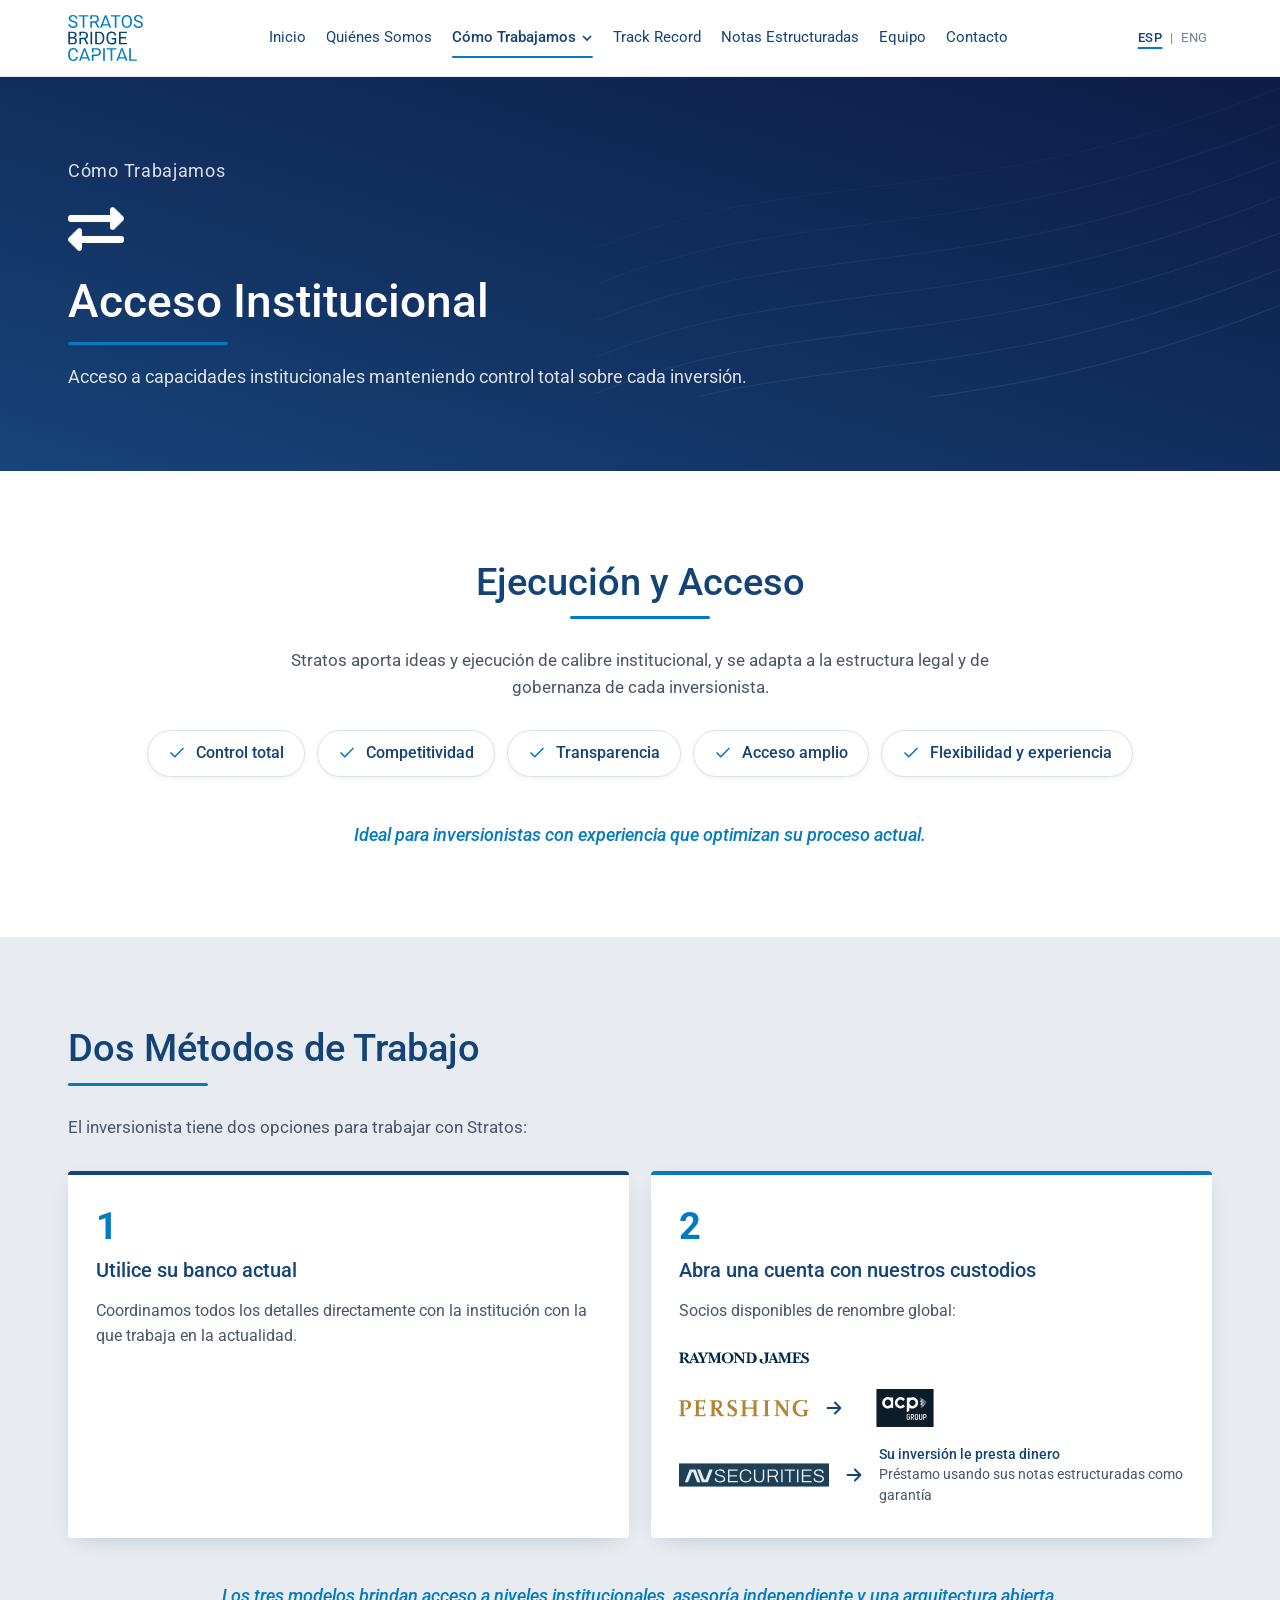
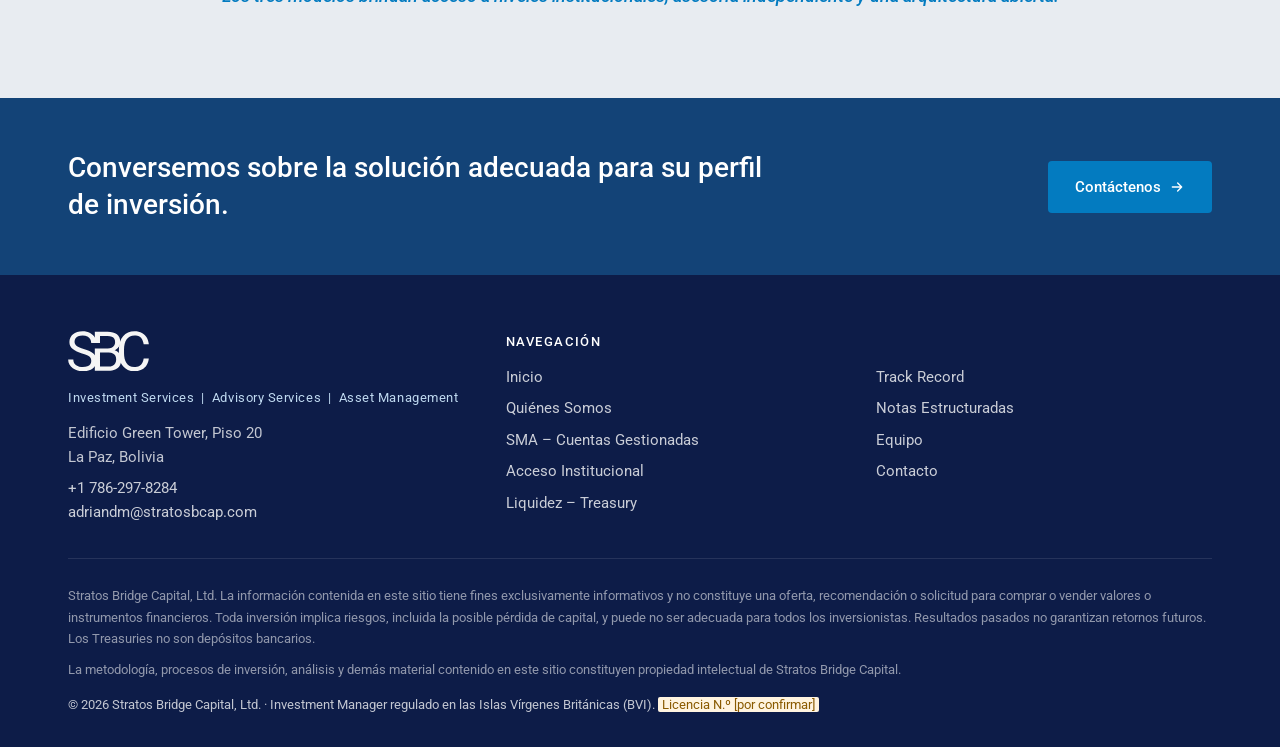
==== acceso-institucional.html @ 6c7af45d "Add files via upload" ====
<!DOCTYPE html>
<html lang="es" data-title-es="Stratos Bridge Capital – Acceso Institucional" data-title-en="Stratos Bridge Capital – Institutional Access">
<head>
<meta charset="UTF-8">
<meta name="viewport" content="width=device-width, initial-scale=1, viewport-fit=cover">
<title>Stratos Bridge Capital – Acceso Institucional</title>
<meta name="description" content="Acceso Institucional de Stratos Bridge Capital: ejecución de calibre institucional con su banco actual o con custodios globales (Raymond James, Pershing vía ACP Group, AV Securities).">
<meta name="theme-color" content="#0D1C48">
<link rel="canonical" href="https://www.stratosbridgecapital.com/acceso-institucional.html">
<meta property="og:type" content="website">
<meta property="og:title" content="Stratos Bridge Capital – Acceso Institucional">
<meta property="og:description" content="Acceso Institucional de Stratos Bridge Capital: ejecución de calibre institucional con su banco actual o con custodios globales (Raymond James, Pershing vía ACP Group, AV Securities).">
<meta property="og:url" content="https://www.stratosbridgecapital.com/acceso-institucional.html">
<link rel="icon" type="image/png" href="assets/img/favicon.png">
<link rel="apple-touch-icon" href="assets/img/apple-touch-icon.png">
<link rel="preconnect" href="https://fonts.googleapis.com">
<link rel="preconnect" href="https://fonts.gstatic.com" crossorigin>
<link href="https://fonts.googleapis.com/css2?family=Roboto:ital,wght@0,300;0,400;0,500;0,700;1,400;1,500&display=swap" rel="stylesheet">
<link rel="stylesheet" href="assets/css/site.css?v=20261110">
</head>
<body>
<a class="skip" href="#main"><span data-es="Saltar al contenido" data-en="Skip to content">Saltar al contenido</span></a>
<header id="hdr">
  <div class="wrap hdr-in">
    <a href="index.html" class="logo" aria-label="Stratos Bridge Capital – Inicio"><img src="assets/img/logos/lc.svg" alt="Stratos Bridge Capital" width="74" height="46" decoding="async"></a>
    <nav class="nav" aria-label="Principal"><a href="index.html"><span data-es="Inicio" data-en="Home">Inicio</span></a><a href="quienes-somos.html"><span data-es="Quiénes Somos" data-en="About Us">Quiénes Somos</span></a><div class="dd"><button type="button" class="dd-btn active" aria-expanded="false" aria-haspopup="true"><span data-es="Cómo Trabajamos" data-en="How We Work">Cómo Trabajamos</span><svg viewBox="0 0 12 12" fill="none" stroke="currentColor" stroke-width="1.6" aria-hidden="true"><path d="M2 4l4 4 4-4"/></svg></button><div class="dd-menu"><a href="sma.html"><span data-es="SMA – Cuentas Gestionadas" data-en="SMAs – Managed Accounts">SMA – Cuentas Gestionadas</span></a><a href="acceso-institucional.html" class="active" aria-current="page"><span data-es="Acceso Institucional" data-en="Institutional Access">Acceso Institucional</span></a><a href="liquidez.html"><span data-es="Liquidez – Treasury" data-en="Liquidity – Treasury">Liquidez – Treasury</span></a></div></div><a href="track-record.html"><span>Track Record</span></a><a href="notas-estructuradas.html"><span data-es="Notas Estructuradas" data-en="Structured Notes">Notas Estructuradas</span></a><a href="equipo.html"><span data-es="Equipo" data-en="Team">Equipo</span></a><a href="contacto.html"><span data-es="Contacto" data-en="Contact">Contacto</span></a></nav>
    <div class="hdr-r">
      <div class="lang" role="group" aria-label="Idioma / Language"><button type="button" data-setlang="es" class="on" aria-pressed="true" title="Español">ESP</button><span aria-hidden="true">|</span><button type="button" data-setlang="en" aria-pressed="false" title="English">ENG</button></div>
      <button type="button" class="burger" id="burger" aria-expanded="false" aria-controls="mob" data-es-al="Abrir menú" data-en-al="Open menu" aria-label="Abrir menú">
        <svg viewBox="0 0 24 24" fill="none" stroke="currentColor" stroke-width="1.6" stroke-linecap="round" aria-hidden="true"><path d="M4 6h16M4 12h16M4 18h16"/></svg>
      </button>
    </div>
  </div>
</header>
<div class="mob-ov" data-mob-close></div>
<aside class="mob" id="mob" aria-hidden="true">
  <div class="mob-top">
    <img src="assets/img/logos/lw.svg" alt="Stratos Bridge Capital" width="55" height="34" decoding="async">
    <button type="button" class="mob-close" data-mob-close data-es-al="Cerrar menú" data-en-al="Close menu" aria-label="Cerrar menú">
      <svg viewBox="0 0 24 24" fill="none" stroke="currentColor" stroke-width="1.8" stroke-linecap="round" aria-hidden="true"><path d="M6 6l12 12M18 6 6 18"/></svg>
    </button>
  </div>
  <nav aria-label="Móvil"><a href="index.html"><span data-es="Inicio" data-en="Home">Inicio</span></a><a href="quienes-somos.html"><span data-es="Quiénes Somos" data-en="About Us">Quiénes Somos</span></a><span class="grp" data-es="Cómo Trabajamos" data-en="How We Work">Cómo Trabajamos</span><a href="sma.html" class="sub"><span data-es="SMA – Cuentas Gestionadas" data-en="SMAs – Managed Accounts">SMA – Cuentas Gestionadas</span></a><a href="acceso-institucional.html" class="sub active"><span data-es="Acceso Institucional" data-en="Institutional Access">Acceso Institucional</span></a><a href="liquidez.html" class="sub"><span data-es="Liquidez – Treasury" data-en="Liquidity – Treasury">Liquidez – Treasury</span></a><a href="track-record.html"><span>Track Record</span></a><a href="notas-estructuradas.html"><span data-es="Notas Estructuradas" data-en="Structured Notes">Notas Estructuradas</span></a><a href="equipo.html"><span data-es="Equipo" data-en="Team">Equipo</span></a><a href="contacto.html"><span data-es="Contacto" data-en="Contact">Contacto</span></a></nav>
  <div class="lang" role="group" aria-label="Idioma / Language"><button type="button" data-setlang="es" class="on" aria-pressed="true" title="Español">ESP</button><span aria-hidden="true">|</span><button type="button" data-setlang="en" aria-pressed="false" title="English">ENG</button></div>
</aside>
<main id="main">
<section class="phead">
  <svg class="hero-deco" viewBox="0 0 1200 300" preserveAspectRatio="xMaxYMid slice" aria-hidden="true"><path d="M560 160 C 760 80, 900 130, 1200 10" fill="none" stroke="#7FB2E0" stroke-opacity="0.10" stroke-width="1"/><path d="M560 194 C 760 114, 900 164, 1200 44" fill="none" stroke="#7FB2E0" stroke-opacity="0.13" stroke-width="1"/><path d="M560 228 C 760 148, 900 198, 1200 78" fill="none" stroke="#7FB2E0" stroke-opacity="0.16" stroke-width="1"/><path d="M560 262 C 760 182, 900 232, 1200 112" fill="none" stroke="#7FB2E0" stroke-opacity="0.19" stroke-width="1"/><path d="M560 296 C 760 216, 900 266, 1200 146" fill="none" stroke="#7FB2E0" stroke-opacity="0.22" stroke-width="1"/><path d="M560 330 C 760 250, 900 300, 1200 180" fill="none" stroke="#7FB2E0" stroke-opacity="0.25" stroke-width="1"/><path d="M560 364 C 760 284, 900 334, 1200 214" fill="none" stroke="#7FB2E0" stroke-opacity="0.28" stroke-width="1"/></svg>
  <div class="wrap fade"><p class="crumbs"><span data-es="Cómo Trabajamos" data-en="How We Work">Cómo Trabajamos</span></p><img src="assets/img/icons/mercado-w.png" alt="" width="56" height="56" class="ico" decoding="async">
    <h1><span data-es="Acceso Institucional" data-en="Institutional Access">Acceso Institucional</span><span class="ul" aria-hidden="true"></span></h1>
    <p data-es="Acceso a capacidades institucionales manteniendo control total sobre cada inversión." data-en="Access to institutional capabilities while keeping full control over every investment.">Acceso a capacidades institucionales manteniendo control total sobre cada inversión.</p>
  </div>
</section>
<section class="sec sec-white"><div class="wrap">
  <h2 class="ttl center"><span data-es="Ejecución y Acceso" data-en="Execution &amp;amp; Access">Ejecución y Acceso</span><span class="ul" aria-hidden="true"></span></h2>
  <p class="lead center-txt" data-es="Stratos aporta ideas y ejecución de calibre institucional, y se adapta a la estructura legal y de gobernanza de cada inversionista." data-en="Stratos brings institutional-grade ideas and execution, and adapts to each investor’s legal and governance structure.">Stratos aporta ideas y ejecución de calibre institucional, y se adapta a la estructura legal y de gobernanza de cada inversionista.</p>
  <div class="chips" style="margin-top:28px"><span class="chip"><svg viewBox="0 0 24 24" fill="none" stroke="currentColor" stroke-width="2.2" stroke-linecap="round" stroke-linejoin="round" aria-hidden="true"><path d="M20 6 9 17l-5-5"/></svg><span data-es="Control total" data-en="Full control">Control total</span></span><span class="chip"><svg viewBox="0 0 24 24" fill="none" stroke="currentColor" stroke-width="2.2" stroke-linecap="round" stroke-linejoin="round" aria-hidden="true"><path d="M20 6 9 17l-5-5"/></svg><span data-es="Competitividad" data-en="Competitive terms">Competitividad</span></span><span class="chip"><svg viewBox="0 0 24 24" fill="none" stroke="currentColor" stroke-width="2.2" stroke-linecap="round" stroke-linejoin="round" aria-hidden="true"><path d="M20 6 9 17l-5-5"/></svg><span data-es="Transparencia" data-en="Transparency">Transparencia</span></span><span class="chip"><svg viewBox="0 0 24 24" fill="none" stroke="currentColor" stroke-width="2.2" stroke-linecap="round" stroke-linejoin="round" aria-hidden="true"><path d="M20 6 9 17l-5-5"/></svg><span data-es="Acceso amplio" data-en="Broad access">Acceso amplio</span></span><span class="chip"><svg viewBox="0 0 24 24" fill="none" stroke="currentColor" stroke-width="2.2" stroke-linecap="round" stroke-linejoin="round" aria-hidden="true"><path d="M20 6 9 17l-5-5"/></svg><span data-es="Flexibilidad y experiencia" data-en="Flexibility and expertise">Flexibilidad y experiencia</span></span></div>
  <p class="closing" data-es="Ideal para inversionistas con experiencia que optimizan su proceso actual." data-en="Ideal for experienced investors optimizing their current process.">Ideal para inversionistas con experiencia que optimizan su proceso actual.</p>
</div></section>
<section class="sec sec-light"><div class="wrap">
  <h2 class="ttl"><span data-es="Dos Métodos de Trabajo" data-en="Two Ways of Working">Dos Métodos de Trabajo</span><span class="ul" aria-hidden="true"></span></h2>
  <p class="lead" data-es="El inversionista tiene dos opciones para trabajar con Stratos:" data-en="Investors have two options to work with Stratos:">El inversionista tiene dos opciones para trabajar con Stratos:</p>
  <div class="grid g2-lg" style="margin-top:30px;align-items:stretch">
    <div class="opt navy"><div class="num">1</div><h3 data-es="Utilice su banco actual" data-en="Use your current bank">Utilice su banco actual</h3>
      <p data-es="Coordinamos todos los detalles directamente con la institución con la que trabaja en la actualidad." data-en="We coordinate all details directly with the institution you currently work with.">Coordinamos todos los detalles directamente con la institución con la que trabaja en la actualidad.</p></div>
    <div class="opt"><div class="num">2</div><h3 data-es="Abra una cuenta con nuestros custodios" data-en="Open an account with our custodians">Abra una cuenta con nuestros custodios</h3>
      <p data-es="Socios disponibles de renombre global:" data-en="Globally renowned partners available:">Socios disponibles de renombre global:</p>
      <div class="cust">
        <div class="cust-row"><img src="assets/img/logos/cu2.svg" alt="Raymond James" width="150" height="24" loading="lazy" decoding="async"></div>
        <div class="cust-row"><img src="assets/img/logos/cu1.svg" alt="Pershing" width="120" height="24" loading="lazy" decoding="async"><svg class="arr" viewBox="0 0 24 24" fill="none" stroke="currentColor" stroke-width="2" stroke-linecap="round" stroke-linejoin="round" aria-hidden="true"><path d="M5 12h14M13 6l6 6-6 6"/></svg><img src="assets/img/logos/cu3.svg" alt="ACP Group" width="60" height="34" class="acp" loading="lazy" decoding="async"></div>
        <div class="cust-row nw"><img src="assets/img/logos/cu4.svg" alt="AV Securities" width="140" height="28" class="av" loading="lazy" decoding="async"><svg class="arr" viewBox="0 0 24 24" fill="none" stroke="currentColor" stroke-width="2" stroke-linecap="round" stroke-linejoin="round" aria-hidden="true"><path d="M5 12h14M13 6l6 6-6 6"/></svg>
          <p class="note"><b data-es="Su inversión le presta dinero" data-en="Your investment lends you money">Su inversión le presta dinero</b><span data-es="Préstamo usando sus notas estructuradas como garantía" data-en="Loans using your structured notes as collateral">Préstamo usando sus notas estructuradas como garantía</span></p></div>
      </div></div>
  </div>
  <p class="closing" data-es="Los tres modelos brindan acceso a niveles institucionales, asesoría independiente y una arquitectura abierta." data-en="All three models provide institutional-level access, independent advice and an open architecture.">Los tres modelos brindan acceso a niveles institucionales, asesoría independiente y una arquitectura abierta.</p>
</div></section>
<section class="cta"><div class="wrap">
  <h2 data-es="Conversemos sobre la solución adecuada para su perfil de inversión." data-en="Let&#x27;s talk about the right solution for your investment profile.">Conversemos sobre la solución adecuada para su perfil de inversión.</h2>
  <a href="contacto.html" class="btn btn-p"><span data-es="Contáctenos" data-en="Contact us">Contáctenos</span><svg viewBox="0 0 24 24" fill="none" stroke="currentColor" stroke-width="2" stroke-linecap="round" stroke-linejoin="round" aria-hidden="true"><path d="M5 12h14M13 6l6 6-6 6"/></svg></a>
</div></section>
</main>
<footer>
  <div class="wrap">
    <div class="ft">
      <div>
        <img src="assets/img/logos/lm.svg" alt="SBC" width="81" height="40" class="logo-f" decoding="async">
        <p class="tag">Investment Services &nbsp;|&nbsp; Advisory Services &nbsp;|&nbsp; Asset Management</p>
        <p style="margin-top:14px"><span data-es="Edificio Green Tower, Piso 20" data-en="Green Tower Building, 20th Floor">Edificio Green Tower, Piso 20</span><br>La Paz, Bolivia</p>
        <p style="margin-top:8px"><a href="tel:+17862978284">+1 786-297-8284</a><br><a href="mailto:adriandm@stratosbcap.com">adriandm@stratosbcap.com</a></p>
      </div>
      <div><h4><span data-es="Navegación" data-en="Navigation">Navegación</span></h4><ul><li><a href="index.html"><span data-es="Inicio" data-en="Home">Inicio</span></a></li><li><a href="quienes-somos.html"><span data-es="Quiénes Somos" data-en="About Us">Quiénes Somos</span></a></li><li><a href="sma.html"><span data-es="SMA – Cuentas Gestionadas" data-en="SMAs – Managed Accounts">SMA – Cuentas Gestionadas</span></a></li><li><a href="acceso-institucional.html"><span data-es="Acceso Institucional" data-en="Institutional Access">Acceso Institucional</span></a></li><li><a href="liquidez.html"><span data-es="Liquidez – Treasury" data-en="Liquidity – Treasury">Liquidez – Treasury</span></a></li></ul></div>
      <div><h4 class="blank" aria-hidden="true">&nbsp;</h4><ul><li><a href="track-record.html"><span>Track Record</span></a></li><li><a href="notas-estructuradas.html"><span data-es="Notas Estructuradas" data-en="Structured Notes">Notas Estructuradas</span></a></li><li><a href="equipo.html"><span data-es="Equipo" data-en="Team">Equipo</span></a></li><li><a href="contacto.html"><span data-es="Contacto" data-en="Contact">Contacto</span></a></li></ul></div>
    </div>
    <div class="disc">
      <p data-es="Stratos Bridge Capital, Ltd. La información contenida en este sitio tiene fines exclusivamente informativos y no constituye una oferta, recomendación o solicitud para comprar o vender valores o instrumentos financieros. Toda inversión implica riesgos, incluida la posible pérdida de capital, y puede no ser adecuada para todos los inversionistas. Resultados pasados no garantizan retornos futuros. Los Treasuries no son depósitos bancarios." data-en="Stratos Bridge Capital, Ltd. The information on this website is provided for informational purposes only and does not constitute an offer, recommendation or solicitation to buy or sell any securities or financial instruments. All investments involve risk, including the possible loss of capital, and may not be suitable for all investors. Past performance does not guarantee future returns. Treasuries are not bank deposits.">Stratos Bridge Capital, Ltd. La información contenida en este sitio tiene fines exclusivamente informativos y no constituye una oferta, recomendación o solicitud para comprar o vender valores o instrumentos financieros. Toda inversión implica riesgos, incluida la posible pérdida de capital, y puede no ser adecuada para todos los inversionistas. Resultados pasados no garantizan retornos futuros. Los Treasuries no son depósitos bancarios.</p>
      <p data-es="La metodología, procesos de inversión, análisis y demás material contenido en este sitio constituyen propiedad intelectual de Stratos Bridge Capital." data-en="The methodology, investment processes, analyses and other material on this website are the intellectual property of Stratos Bridge Capital.">La metodología, procesos de inversión, análisis y demás material contenido en este sitio constituyen propiedad intelectual de Stratos Bridge Capital.</p>
      <p class="legal" data-es="© 2026 Stratos Bridge Capital, Ltd. · Investment Manager regulado en las Islas Vírgenes Británicas (BVI). &lt;em class=&quot;todo&quot;&gt;Licencia N.º [por confirmar]&lt;/em&gt;" data-en="© 2026 Stratos Bridge Capital, Ltd. · Investment Manager regulated in the British Virgin Islands (BVI). &lt;em class=&quot;todo&quot;&gt;License No. [to be confirmed]&lt;/em&gt;">© 2026 Stratos Bridge Capital, Ltd. · Investment Manager regulado en las Islas Vírgenes Británicas (BVI). <em class="todo">Licencia N.º [por confirmar]</em></p>
    </div>
  </div>
</footer>
<script src="assets/js/site.js?v=20261110"></script>
</body>
</html>
---- assets/css/site.css ----
/* =====================================================================
   Stratos Bridge Capital — hoja de estilos del sitio (rediseño nov-2026)
   Paleta basada en la presentación institucional:
     --navy   #134377  azul corporativo (títulos, textos principales)
     --accent #037BC0  azul acento (subrayados, cifras, enlaces)
     --dark   #0D1C48  azul oscuro (footer, degradados)
     --light  #E8ECF1  fondo gris-azulado de secciones
   Sin Tailwind ni dependencias externas (solo Google Fonts: Roboto).
   ===================================================================== */

:root{
  --navy:#134377; --accent:#037BC0; --dark:#0D1C48; --mid:#174479;
  --light:#E8ECF1; --light2:#F5F7FB; --ink:#1F2A3C; --gray:#4A5568; --gray2:#718096;
  --line:#D8E2E8; --pos:#1B8057; --neg:#C0392B; --white:#fff;
  --grad:linear-gradient(to top right,#174479 0%,#123060 45%,#0D1C48 100%);
  --wrap:1240px; --gut:20px; --hdr:76px;
  --shadow:0 6px 22px -10px rgba(13,28,72,.28);
}

*,*::before,*::after{box-sizing:border-box;margin:0;padding:0}
html{-webkit-text-size-adjust:100%;scroll-behavior:smooth;scroll-padding-top:calc(var(--hdr) + 12px)}
body{font-family:'Roboto',system-ui,-apple-system,'Segoe UI',Arial,sans-serif;color:var(--ink);background:#fff;
  line-height:1.6;font-size:16px;-webkit-font-smoothing:antialiased;overflow-x:hidden}
img,svg{max-width:100%;display:block}
a{color:var(--accent);text-decoration:none}
a:hover{text-decoration:underline}
strong{font-weight:500;color:var(--navy)}
button{font:inherit;cursor:pointer;background:none;border:0;color:inherit;touch-action:manipulation;-webkit-tap-highlight-color:transparent}
:focus-visible{outline:2px solid var(--accent);outline-offset:3px}
.sr-only{position:absolute;width:1px;height:1px;overflow:hidden;clip:rect(0 0 0 0);white-space:nowrap}
.skip{position:absolute;left:-999px;top:8px;background:var(--navy);color:#fff;padding:8px 14px;z-index:200;border-radius:4px}
.skip:focus{left:8px}

.wrap{max-width:var(--wrap);margin:0 auto;padding:0 var(--gut)}
@media(min-width:768px){:root{--gut:32px}}
@media(min-width:1200px){:root{--gut:48px}}

/* ---------- Secciones (alternancia de fondos) ---------- */
.sec{padding:64px 0}
@media(min-width:1024px){.sec{padding:88px 0}}
.sec-white{background:#fff}
.sec-light{background:var(--light)}
.sec-dark{background:var(--grad);color:#fff}
.sec-dark strong{color:#fff}

/* ---------- Títulos con subrayado azul (div absoluto, no pseudo-elemento) ---------- */
.ttl{position:relative;display:inline-block;padding-bottom:14px;margin-bottom:28px;
  font-size:clamp(1.65rem,1.2rem + 1.6vw,2.4rem);font-weight:500;color:var(--navy);line-height:1.2}
.ttl .ul{position:absolute;left:0;bottom:0;width:min(46%,140px);height:3px;border-radius:2px;background:var(--accent)}
.ttl.center{display:block;text-align:center}
.ttl.center .ul{left:50%;transform:translateX(-50%)}
.sec-dark .ttl{color:#fff}
@media(min-width:1024px){.ttl.nowrap{white-space:nowrap}}
.kicker{display:block;font-size:.8rem;letter-spacing:.14em;text-transform:uppercase;color:var(--accent);font-weight:500;margin-bottom:10px}
.sec-dark .kicker{color:#7FB2E0}
.lead{font-size:1.08rem;color:var(--gray);max-width:780px}
.sec-dark .lead{color:rgba(255,255,255,.82)}
.center-txt{text-align:center;margin-left:auto;margin-right:auto}
.closing{font-style:italic;font-weight:500;color:var(--accent);text-align:center;font-size:1.12rem;max-width:860px;margin:44px auto 0}
.sec-dark .closing{color:#BFD9F0}

/* ---------- Header ---------- */
#hdr{position:sticky;top:0;z-index:50;background:rgba(255,255,255,.97);border-bottom:1px solid rgba(19,67,119,.1);
  -webkit-backdrop-filter:saturate(1.2) blur(6px);backdrop-filter:saturate(1.2) blur(6px)}
.hdr-in{display:flex;align-items:center;justify-content:space-between;height:var(--hdr);gap:20px}
.logo img{height:46px;width:auto}
.nav{display:none;align-items:center;gap:26px}
.nav a,.dd-btn{font-size:15px;font-weight:400;color:var(--navy);white-space:nowrap;padding:8px 0;position:relative;display:inline-flex;align-items:center;gap:5px}
.nav a:hover,.dd-btn:hover{text-decoration:none;color:var(--accent)}
.nav .active{font-weight:500}
.nav .active::after{content:"";position:absolute;left:0;right:0;bottom:0;height:2px;background:var(--accent);border-radius:2px}
.dd{position:relative}
.dd-btn svg{width:12px;height:12px;transition:transform .2s}
.dd.open .dd-btn svg{transform:rotate(180deg)}
.dd-menu{display:none;position:absolute;top:100%;left:-16px;min-width:250px;background:#fff;border:1px solid var(--line);
  border-top:3px solid var(--accent);box-shadow:var(--shadow);padding:8px 0;border-radius:0 0 6px 6px}
.dd-menu a{display:block;padding:10px 18px;font-size:14.5px}
.dd-menu a::after{display:none}
.dd-menu a.active{color:var(--accent)}
.dd-menu a:hover{background:var(--light2)}
.dd.open .dd-menu{display:block}
@media(hover:hover) and (pointer:fine){.dd:hover .dd-menu{display:block}}
.hdr-r{display:flex;align-items:center;gap:14px}
.lang{display:flex;align-items:center;gap:4px;font-size:13px;color:var(--gray2)}
.lang button{padding:6px 4px;font-weight:400;color:var(--gray2);letter-spacing:.04em}
.lang button.on{color:var(--navy);font-weight:500;text-decoration:underline;text-decoration-color:var(--accent);text-underline-offset:5px;text-decoration-thickness:2px}
.burger{width:42px;height:42px;display:flex;align-items:center;justify-content:center;color:var(--navy)}
.burger svg{width:26px;height:26px}
@media(min-width:1200px){.nav{display:flex}.burger{display:none}}
@media(min-width:1200px) and (max-width:1320px){.nav{gap:20px}.nav a,.dd-btn{font-size:14.5px}}

/* ---------- Menú móvil (off-canvas) ---------- */
.mob-ov{position:fixed;inset:0;background:rgba(13,28,72,.55);z-index:90;opacity:0;visibility:hidden;transition:opacity .25s,visibility .25s}
.mob{position:fixed;top:0;right:0;bottom:0;width:300px;max-width:86vw;background:var(--dark);color:#fff;z-index:100;
  transform:translateX(105%);transition:transform .3s ease;visibility:hidden;overflow-y:auto;-webkit-overflow-scrolling:touch;
  padding:20px 26px 40px}
body.mob-open .mob{transform:none;visibility:visible}
body.mob-open .mob-ov{opacity:1;visibility:visible}
body.mob-open{overflow:hidden}
.mob-top{display:flex;justify-content:space-between;align-items:center;margin-bottom:22px}
.mob-top img{height:34px;width:auto}
.mob-close{width:42px;height:42px;display:flex;align-items:center;justify-content:center;color:#fff}
.mob-close svg{width:24px;height:24px}
.mob nav a{display:block;color:#fff;padding:12px 0;font-size:16.5px;border-bottom:1px solid rgba(255,255,255,.08)}
.mob nav a.active{color:#7FB2E0;font-weight:500}
.mob nav .sub{padding-left:16px;font-size:15px;color:rgba(255,255,255,.82)}
.mob nav .grp{display:block;padding:12px 0 4px;font-size:12px;letter-spacing:.12em;text-transform:uppercase;color:#7FB2E0}
.mob .lang{margin-top:24px;color:rgba(255,255,255,.6)}
.mob .lang button{color:rgba(255,255,255,.7);font-size:15px}
.mob .lang button.on{color:#fff}

/* ---------- Hero (inicio) ---------- */
.hero{background:var(--grad);color:#fff;position:relative;overflow:hidden}
.hero-deco{position:absolute;inset:0;pointer-events:none;opacity:.5}
.hero-in{position:relative;display:grid;gap:40px;padding-top:64px;padding-bottom:72px}
@media(min-width:1024px){.hero-in{grid-template-columns:1.45fr 1fr;align-items:center;padding-top:110px;padding-bottom:120px;gap:64px}}
.tagline{font-size:.82rem;letter-spacing:.08em;color:#BFD9F0;margin-bottom:22px;display:flex;flex-wrap:wrap;gap:6px 10px}
.tagline i{font-style:normal;color:rgba(255,255,255,.35)}
.hero h1{font-size:clamp(1.85rem,1.2rem + 2.6vw,3.1rem);font-weight:400;line-height:1.18;margin-bottom:22px}
.hero h1 b{font-weight:500;color:#7FC4EC}
.hero p.sub{font-size:1.1rem;color:rgba(255,255,255,.85);max-width:640px;margin-bottom:34px}
.btns{display:flex;flex-wrap:wrap;gap:14px}
.btn{display:inline-flex;align-items:center;gap:8px;padding:13px 26px;border-radius:4px;font-weight:500;font-size:15px;
  transition:background .2s,color .2s,border-color .2s;text-decoration:none!important;border:1.5px solid transparent}
.btn-p{background:var(--accent);color:#fff}
.btn-p:hover{background:#0569A6}
.btn-o{border-color:rgba(255,255,255,.55);color:#fff}
.btn-o:hover{background:rgba(255,255,255,.1)}
.btn-n{background:var(--navy);color:#fff}
.btn-n:hover{background:var(--dark)}
.btn svg{width:16px;height:16px}

.aum{background:rgba(13,28,72,.55);border:1px solid rgba(255,255,255,.14);border-radius:10px;padding:30px 30px 26px;box-shadow:0 18px 40px -20px rgba(0,0,0,.5)}
.aum .big{font-size:clamp(2.4rem,1.8rem + 2vw,3.3rem);font-weight:700;line-height:1;letter-spacing:-.01em}
.aum .cap{color:rgba(255,255,255,.8);margin-top:8px;font-size:.98rem}
.aum hr{border:0;border-top:1px solid rgba(255,255,255,.18);margin:20px 0 16px}
.aum .reg{font-size:.95rem;color:#fff}
.aum-light{background:var(--navy);color:#fff;border:0}

/* ---------- Encabezado de páginas internas ---------- */
.phead{background:var(--grad);color:#fff;position:relative;overflow:hidden}
.phead .wrap{position:relative;padding-top:58px;padding-bottom:58px}
@media(min-width:1024px){.phead .wrap{padding-top:80px;padding-bottom:80px}}
.phead .ico{width:56px;height:56px;margin-bottom:18px}
.phead h1{font-size:clamp(1.9rem,1.3rem + 2vw,2.9rem);font-weight:500;line-height:1.15;position:relative;display:inline-block;padding-bottom:16px;margin-bottom:18px}
.phead h1 .ul{position:absolute;left:0;bottom:0;width:min(50%,160px);height:3px;background:var(--accent);border-radius:2px}
.phead p{font-size:1.1rem;color:rgba(255,255,255,.85);max-width:760px}
.crumbs{font-size:.82rem;color:rgba(255,255,255,.6);margin-bottom:16px;letter-spacing:.04em}
.crumbs a{color:rgba(255,255,255,.75)}

/* ---------- Grids y tarjetas ---------- */
.grid{display:grid;gap:22px}
@media(min-width:640px){.g2,.g4{grid-template-columns:repeat(2,1fr)}}
@media(min-width:900px){.g3{grid-template-columns:repeat(3,1fr)}}
@media(min-width:1024px){.g4{grid-template-columns:repeat(4,1fr)}}
@media(min-width:900px){.g2-lg{grid-template-columns:repeat(2,1fr)}}
.card{background:#fff;border-top:4px solid var(--accent);border-radius:4px;box-shadow:var(--shadow);padding:28px 24px;display:flex;flex-direction:column}
.card.navy{border-top-color:var(--navy)}
.sec-white .card{border:1px solid var(--line);border-top:4px solid var(--accent)}
.sec-white .card.navy{border-top-color:var(--navy)}
.card .ico{width:44px;height:44px;margin:0 0 16px}
.card.cen{text-align:center;align-items:center}
.card h3{font-size:1.14rem;font-weight:500;color:var(--navy);line-height:1.3;margin-bottom:6px}
.card .h3sub{color:var(--accent);font-size:.95rem;margin-bottom:14px}
.card p{color:var(--gray);font-size:.97rem}
.card .more{margin-top:auto;padding-top:20px;font-weight:500;font-size:.95rem;display:inline-flex;gap:6px;align-items:center}
.card .ideal{margin-top:auto;padding-top:16px;border-top:1px solid var(--line);font-size:.92rem;color:var(--navy);font-style:italic}
.card ul+.ideal{margin-top:auto}
.list{list-style:none;display:grid;gap:9px;margin:4px 0 18px;color:var(--gray);font-size:.97rem;text-align:left}
.list li{position:relative;padding-left:20px}
.list li::before{content:"";position:absolute;left:2px;top:.62em;width:7px;height:7px;border-radius:50%;background:var(--accent)}
.sec-dark .list{color:rgba(255,255,255,.85)}

/* Pilares */
.pillars{display:grid;gap:18px}
@media(min-width:768px){.pillars{grid-template-columns:repeat(3,1fr)}}
.pillar{border-top:4px solid var(--accent);padding:22px 4px 0}
.pillar h3{font-size:1.15rem;font-weight:500;color:var(--navy);margin-bottom:8px}
.pillar p{color:var(--gray);font-size:.97rem}

/* Estadísticas "Invertimos junto a nuestros clientes" */
.stats{display:grid;gap:18px}
@media(min-width:640px){.stats{grid-template-columns:repeat(2,1fr)}}
@media(min-width:1024px){.stats{grid-template-columns:repeat(4,1fr)}}
.stat{background:rgba(255,255,255,.06);border:1px solid rgba(255,255,255,.12);border-left:4px solid var(--accent);border-radius:4px;padding:24px 22px}
.stat .n{font-size:1.85rem;font-weight:700;color:#fff;line-height:1.1;margin-bottom:10px}
.stat p{color:rgba(255,255,255,.82);font-size:.96rem}
.sec-light .stat,.sec-white .stat{background:#fff;border-color:var(--line);border-left-color:var(--accent);box-shadow:var(--shadow)}
.sec-light .stat .n,.sec-white .stat .n{color:var(--navy)}
.sec-light .stat p,.sec-white .stat p{color:var(--gray)}

/* Split texto + bloque */
.split{display:grid;gap:36px;align-items:center}
@media(min-width:1024px){.split{grid-template-columns:1.3fr 1fr;gap:64px}}
.statement{font-size:clamp(1.3rem,1.05rem + .9vw,1.7rem);font-weight:500;color:var(--navy);line-height:1.38}
.statement b{color:var(--accent);font-weight:500}

/* ---------- Tablas de parámetros ---------- */
.ptable{width:100%;border-collapse:collapse;background:#fff;box-shadow:var(--shadow);font-size:.97rem}
.ptable th,.ptable td{padding:14px 18px;text-align:left;vertical-align:top;border-bottom:1px solid var(--line)}
.ptable thead th{background:var(--navy);color:#fff;font-weight:500;font-size:.9rem;letter-spacing:.02em}
.ptable tbody th{color:var(--navy);font-weight:500;width:32%}
.ptable td{color:var(--gray)}
.ptable.cols3 tbody th{width:22%}
@media(max-width:700px){
  .ptable.stack thead{display:none}
  .ptable.stack,.ptable.stack tbody,.ptable.stack tr,.ptable.stack th,.ptable.stack td{display:block;width:100%}
  .ptable.stack tr{border-bottom:1px solid var(--line);padding:10px 0}
  .ptable.stack th,.ptable.stack td{border:0;padding:4px 16px}
  .ptable.stack td[data-lbl]::before{content:attr(data-lbl);display:block;font-size:.78rem;text-transform:uppercase;letter-spacing:.08em;color:var(--accent);margin-top:6px}
}
.fn{font-size:.8rem;color:var(--gray2);line-height:1.55;margin-top:16px;font-style:italic}
.sec-dark .fn{color:rgba(255,255,255,.6)}

/* ---------- Procesos (Nuestro proceso) ---------- */
.steps{display:grid;gap:20px;counter-reset:st}
@media(min-width:640px){.steps{grid-template-columns:repeat(2,1fr)}}
@media(min-width:1024px){.steps{grid-template-columns:repeat(4,1fr)}}
.step{background:#fff;border-radius:4px;box-shadow:var(--shadow);padding:26px 22px;border-top:4px solid var(--navy)}
.step .num{font-size:2rem;font-weight:700;color:var(--accent);line-height:1;margin-bottom:12px}
.step h3{font-size:1.06rem;font-weight:500;color:var(--navy);margin-bottom:8px;line-height:1.3}
.step p{color:var(--gray);font-size:.95rem}

/* ---------- Beneficios (chips) ---------- */
.chips{display:flex;flex-wrap:wrap;gap:12px;justify-content:center;margin:8px 0 0}
.chip{display:inline-flex;align-items:center;gap:10px;background:#fff;border:1px solid var(--line);border-radius:40px;padding:10px 20px;color:var(--navy);font-weight:500;font-size:.97rem;box-shadow:0 2px 10px -6px rgba(13,28,72,.3)}
.chip svg{width:18px;height:18px;color:var(--accent)}

/* ---------- Opciones numeradas / custodios ---------- */
.opt{background:#fff;border-radius:4px;box-shadow:var(--shadow);padding:32px 28px;border-top:4px solid var(--accent)}
.opt.navy{border-top-color:var(--navy)}
.opt .num{font-size:2.4rem;font-weight:700;color:var(--accent);line-height:1}
.opt h3{font-size:1.25rem;font-weight:500;color:var(--navy);margin:8px 0 12px}
.opt p{color:var(--gray)}
.cust{display:flex;flex-direction:column;gap:18px;margin-top:22px}
.cust-row{display:flex;align-items:center;gap:14px;flex-wrap:wrap}
.cust img{height:24px;width:auto}
.cust img.acp{height:34px}
.cust img.av{height:28px}
.cust .arr{width:22px;height:22px;color:var(--navy);flex-shrink:0}
.cust .note{font-size:.9rem;color:var(--gray);line-height:1.4}
.cust .note b{display:block;color:var(--navy);font-weight:500}

/* ---------- Tasas Treasury ---------- */
.rates{display:grid;gap:16px;margin-top:28px}
@media(min-width:768px){.rates{grid-template-columns:repeat(3,1fr)}}
.rate{background:var(--light);border-radius:6px;padding:24px 18px;text-align:center}
.rate .v{font-size:1.9rem;font-weight:700;color:var(--accent);line-height:1.1}
.rate.bank .v{color:var(--gray)}
.rate p{color:var(--gray);font-size:.92rem;margin-top:6px}
.example{margin-top:20px;text-align:center;font-weight:500;color:var(--navy);font-size:1.02rem}

/* ---------- Track record ---------- */
.tr{background:#fff;box-shadow:var(--shadow);border-top:4px solid var(--accent);border-radius:4px;overflow:hidden}
.tr-row{display:grid;grid-template-columns:1.25fr 1fr 1fr;gap:10px;padding:20px 22px;border-bottom:1px solid var(--line);align-items:center}
.tr-row:last-child{border-bottom:0}
.tr-head{background:var(--light2);font-weight:500;color:var(--accent);font-size:.95rem;padding-top:14px;padding-bottom:14px}
.tr-head div{text-align:center}
.tr-head div:first-child{text-align:left;color:var(--navy)}
.tr .name{font-weight:500;color:var(--navy);font-size:1.06rem;line-height:1.3}
.tr .name small{display:block;font-weight:400;color:var(--gray2);font-size:.84rem;margin-top:3px}
.tr .val{text-align:center}
.tr .val b{display:block;font-size:1.7rem;font-weight:700;color:var(--navy);line-height:1.15}
.tr .val span{font-size:.84rem;color:var(--gray2)}
.tr .pos{color:var(--pos);font-weight:500}
.tr .neg{color:var(--neg);font-weight:500}
.tr .val .pending{font-size:1.05rem;color:var(--gray2);font-weight:500;font-style:italic}
@media(max-width:560px){
  .tr-row{grid-template-columns:1fr 1fr;padding:16px}
  .tr .name{grid-column:1/-1}
  .tr-head div:first-child{display:none}
  .tr .val b{font-size:1.4rem}
}

/* ---------- Notas estructuradas ---------- */
.eq{display:grid;gap:14px;align-items:stretch;margin-top:34px}
@media(min-width:768px){.eq{grid-template-columns:1fr auto 1fr auto 1fr;align-items:center}}
.eq .op{font-size:2.2rem;color:var(--accent);font-weight:500;text-align:center;line-height:1}
.eq .card{align-items:center;text-align:center}
.eq .card .ico{margin:0 auto 12px}
.vs{display:grid;gap:22px}
@media(min-width:900px){.vs{grid-template-columns:1fr 1fr}}
.vs .card h3{font-size:1.2rem}
.vs dl{display:grid;gap:14px}
.vs dt{font-weight:500;color:var(--accent)}
.vs dd{color:var(--gray);font-size:.96rem}
.terms{display:grid;grid-template-columns:repeat(2,1fr);gap:1px;background:var(--line);border:1px solid var(--line);margin-bottom:26px}
@media(min-width:768px){.terms{grid-template-columns:repeat(4,1fr)}}
.terms div{background:#fff;padding:16px 18px}
.terms small{display:block;font-size:.74rem;letter-spacing:.1em;text-transform:uppercase;color:var(--gray2);margin-bottom:4px}
.terms b{font-size:1.3rem;color:var(--navy);font-weight:700}
.terms b.pos{color:var(--pos)}
.chart-wrap{display:grid;gap:28px}
@media(min-width:1024px){.chart-wrap{grid-template-columns:1.25fr 1fr;align-items:start}}
.chart{background:#fff;box-shadow:var(--shadow);border-radius:4px;padding:16px 12px 10px}
.chart svg{width:100%;height:auto}
.chart .legend{display:flex;flex-wrap:wrap;gap:6px 18px;font-size:.8rem;color:var(--gray);padding:4px 8px 6px}
.chart .legend i{display:inline-block;width:18px;height:0;border-top:3px solid;vertical-align:middle;margin-right:6px}
.chart .legend i.d{border-top-style:dashed;border-top-width:2px}
.h4{font-size:.9rem;letter-spacing:.1em;text-transform:uppercase;color:var(--navy);font-weight:500;margin-bottom:12px}
.scn{width:100%;border-collapse:collapse;font-size:.9rem;background:#fff;box-shadow:var(--shadow)}
.scn th{background:var(--navy);color:#fff;font-weight:500;padding:10px 12px;text-align:right;font-size:.84rem}
.scn th:first-child,.scn td:first-child{text-align:left}
.scn td{padding:9px 12px;border-bottom:1px solid var(--line);text-align:right;color:var(--gray);font-variant-numeric:tabular-nums}
.scn tr.bar td{background:#EAF3FB;font-weight:500;color:var(--navy)}
.scn td small{display:block;font-size:.76rem;color:var(--accent);font-weight:500}
.ports{display:grid;gap:20px}
@media(min-width:900px){.ports{grid-template-columns:repeat(3,1fr)}}
.port{background:#fff;box-shadow:var(--shadow);border-top:4px solid var(--navy);border-radius:4px;padding:22px}
.port.b{border-top-color:var(--accent)}
.port .lab{font-size:.76rem;letter-spacing:.1em;text-transform:uppercase;color:var(--gray2)}
.port .mix{font-size:1.3rem;font-weight:700;color:var(--navy);margin:4px 0 12px}
.port .bar{display:flex;height:28px;border-radius:3px;overflow:hidden;font-size:.78rem;color:#fff;font-weight:500}
.port .bar span{display:flex;align-items:center;justify-content:center}
.port .ret{margin-top:18px;font-size:.84rem;color:var(--gray2)}
.port .ret b{display:block;font-size:2rem;color:var(--navy);font-weight:700;line-height:1.1}
.port.b .ret b{color:var(--accent)}
.legend2{display:flex;gap:18px;flex-wrap:wrap;font-size:.86rem;color:var(--gray);margin-bottom:18px}
.legend2 i{display:inline-block;width:12px;height:12px;border-radius:2px;margin-right:6px;vertical-align:-1px}
.c-eq{background:#134377}.c-bo{background:#037BC0}.c-no{background:#0D1C48}
.badge{display:inline-block;font-size:.74rem;letter-spacing:.08em;text-transform:uppercase;background:#FFF4E0;color:#8A5A00;border:1px solid #F0D9A8;border-radius:3px;padding:3px 9px;font-weight:500;margin-bottom:14px}
.issues{display:grid;gap:12px;margin-top:22px}
@media(min-width:768px){.issues{grid-template-columns:repeat(2,1fr)}}
@media(min-width:1024px){.issues{grid-template-columns:repeat(3,1fr)}}
.issue{display:flex;gap:14px;align-items:flex-start;background:#fff;border-radius:4px;padding:18px;box-shadow:0 3px 14px -8px rgba(13,28,72,.3)}
.issue svg{width:22px;height:22px;color:var(--accent);flex-shrink:0;margin-top:1px}
.issue span{color:var(--navy);font-weight:500;font-size:.97rem;line-height:1.4}

/* ---------- Equipo ---------- */
.team{display:grid;gap:26px}
@media(min-width:900px){.team{grid-template-columns:repeat(3,1fr)}}
.member{background:#fff;border-top:4px solid var(--accent);box-shadow:var(--shadow);border-radius:4px;padding:30px 26px;text-align:center}
.member img{width:150px;height:150px;border-radius:50%;object-fit:cover;margin:0 auto 18px;border:4px solid var(--accent)}
.member h3{font-size:1.2rem;color:var(--navy);font-weight:500}
.member .role{color:var(--accent);font-size:.95rem;margin:2px 0 16px}
.member .list{font-size:.93rem}

/* ---------- AMC (pendiente aprobación) ---------- */
.amc{display:grid;gap:22px}
@media(min-width:900px){.amc{grid-template-columns:1fr 1fr}}
.amc .card .tgt{display:flex;justify-content:space-between;align-items:center;gap:12px;margin:14px 0 18px;padding:12px 0;border-top:1px solid var(--line);border-bottom:1px solid var(--line)}
.amc .card .tgt span{color:var(--gray2);font-size:.88rem}
.amc .card .tgt b{font-size:1.35rem;color:var(--navy);font-weight:700}
.btn-fs{display:inline-flex;align-items:center;gap:8px;background:var(--navy);color:#fff;font-size:14px;font-weight:500;padding:10px 20px;border-radius:4px;align-self:flex-start}
.btn-fs:hover{background:var(--dark);text-decoration:none}
.btn-fs svg{width:15px;height:15px}

/* ---------- CTA ---------- */
.cta{background:var(--navy);color:#fff}
.cta .wrap{display:flex;flex-direction:column;gap:22px;align-items:flex-start;padding-top:52px;padding-bottom:52px}
@media(min-width:900px){.cta .wrap{flex-direction:row;align-items:center;justify-content:space-between}}
.cta h2{font-size:clamp(1.35rem,1.1rem + .8vw,1.8rem);font-weight:500;line-height:1.3;max-width:720px}

/* ---------- Contacto ---------- */
.contact{display:grid;gap:40px}
@media(min-width:1024px){.contact{grid-template-columns:1fr 1.25fr;gap:64px}}
.cinfo{display:grid;gap:20px}
.cinfo .it{display:flex;gap:16px;align-items:flex-start}
.cinfo .it svg{width:22px;height:22px;color:var(--accent);flex-shrink:0;margin-top:3px}
.cinfo .it small{display:block;font-size:.76rem;letter-spacing:.1em;text-transform:uppercase;color:var(--gray2)}
.cinfo .it span,.cinfo .it a{color:var(--navy);font-size:1.04rem}
.form{background:#fff;box-shadow:var(--shadow);border-top:4px solid var(--accent);border-radius:4px;padding:30px 26px;display:grid;gap:16px}
@media(min-width:640px){.form .two{display:grid;grid-template-columns:1fr 1fr;gap:16px}}
.form .two{display:grid;gap:16px}
.form label{display:block;font-size:.86rem;color:var(--navy);font-weight:500;margin-bottom:6px}
.form input,.form select,.form textarea{width:100%;font:inherit;font-size:16px;color:var(--ink);background:var(--light2);border:1px solid var(--line);border-radius:4px;padding:12px 14px;-webkit-appearance:none;appearance:none}
.form select{background-image:url("data:image/svg+xml,%3Csvg xmlns='http://www.w3.org/2000/svg' viewBox='0 0 12 12'%3E%3Cpath d='M2 4l4 4 4-4' fill='none' stroke='%23134377' stroke-width='1.6'/%3E%3C/svg%3E");background-repeat:no-repeat;background-position:right 14px center;background-size:12px;padding-right:38px}
.form textarea{min-height:130px;resize:vertical}
.form input:focus,.form select:focus,.form textarea:focus{outline:0;border-color:var(--accent);box-shadow:0 0 0 3px rgba(3,123,192,.15);background:#fff}
.form .chk{display:flex;gap:10px;align-items:flex-start;font-size:.86rem;color:var(--gray)}
.form .chk input{width:18px;height:18px;flex-shrink:0;margin-top:2px;-webkit-appearance:checkbox;appearance:auto;padding:0}
.form .hp{position:absolute;left:-5000px}
.form button[type=submit]{justify-self:start}
.form-msg{display:none;padding:12px 16px;border-radius:4px;font-size:.95rem}
.form-msg.ok{display:block;background:#E8F5EE;color:var(--pos)}
.form-msg.err{display:block;background:#FCECEA;color:var(--neg)}

/* ---------- Footer ---------- */
footer{background:var(--dark);color:rgba(255,255,255,.75);font-size:.92rem}
.ft{display:grid;gap:34px;padding:56px 0 34px}
@media(min-width:900px){.ft{grid-template-columns:1.2fr 1fr 1fr}}
.ft img.logo-f{height:40px;width:auto;margin-bottom:16px}
.ft h4{color:#fff;font-size:.82rem;letter-spacing:.12em;text-transform:uppercase;font-weight:500;margin-bottom:14px}
.ft a{color:rgba(255,255,255,.78)}
.ft a:hover{color:#fff}
.ft ul{list-style:none;display:grid;gap:8px}
.ft .tag{color:#BFD9F0;font-size:.84rem;letter-spacing:.04em}
.disc{border-top:1px solid rgba(255,255,255,.1);padding:26px 0 32px;font-size:.8rem;line-height:1.65;color:rgba(255,255,255,.55)}
.disc p+p{margin-top:10px}
.disc .legal{color:rgba(255,255,255,.75);margin-top:14px}
.todo{background:#FFF4E0;color:#8A5A00;padding:0 4px;border-radius:2px;font-style:normal}

/* Animación de entrada suave (respeta reduced-motion) */
@media(prefers-reduced-motion:no-preference){
  .fade{animation:fadeUp .6s ease-out both}
  @keyframes fadeUp{from{opacity:0;transform:translateY(12px)}to{opacity:1;transform:none}}
}

/* ---- ajustes tras revisión visual ---- */
.badge{display:table}
.lead+.lead{margin-top:12px}
.statement{margin-bottom:16px}
.cust img{height:26px}
.cust img.acp{height:38px}
.cust img.av{height:30px}
.cust .note{flex:1 1 170px;min-width:0}
@media(max-width:899px){.ft h4.blank{display:none}.ft>div:nth-child(3){margin-top:-26px}}
@media(max-width:560px){.cust-row.nw .arr{display:none}.cust-row.nw .note{flex-basis:100%}}
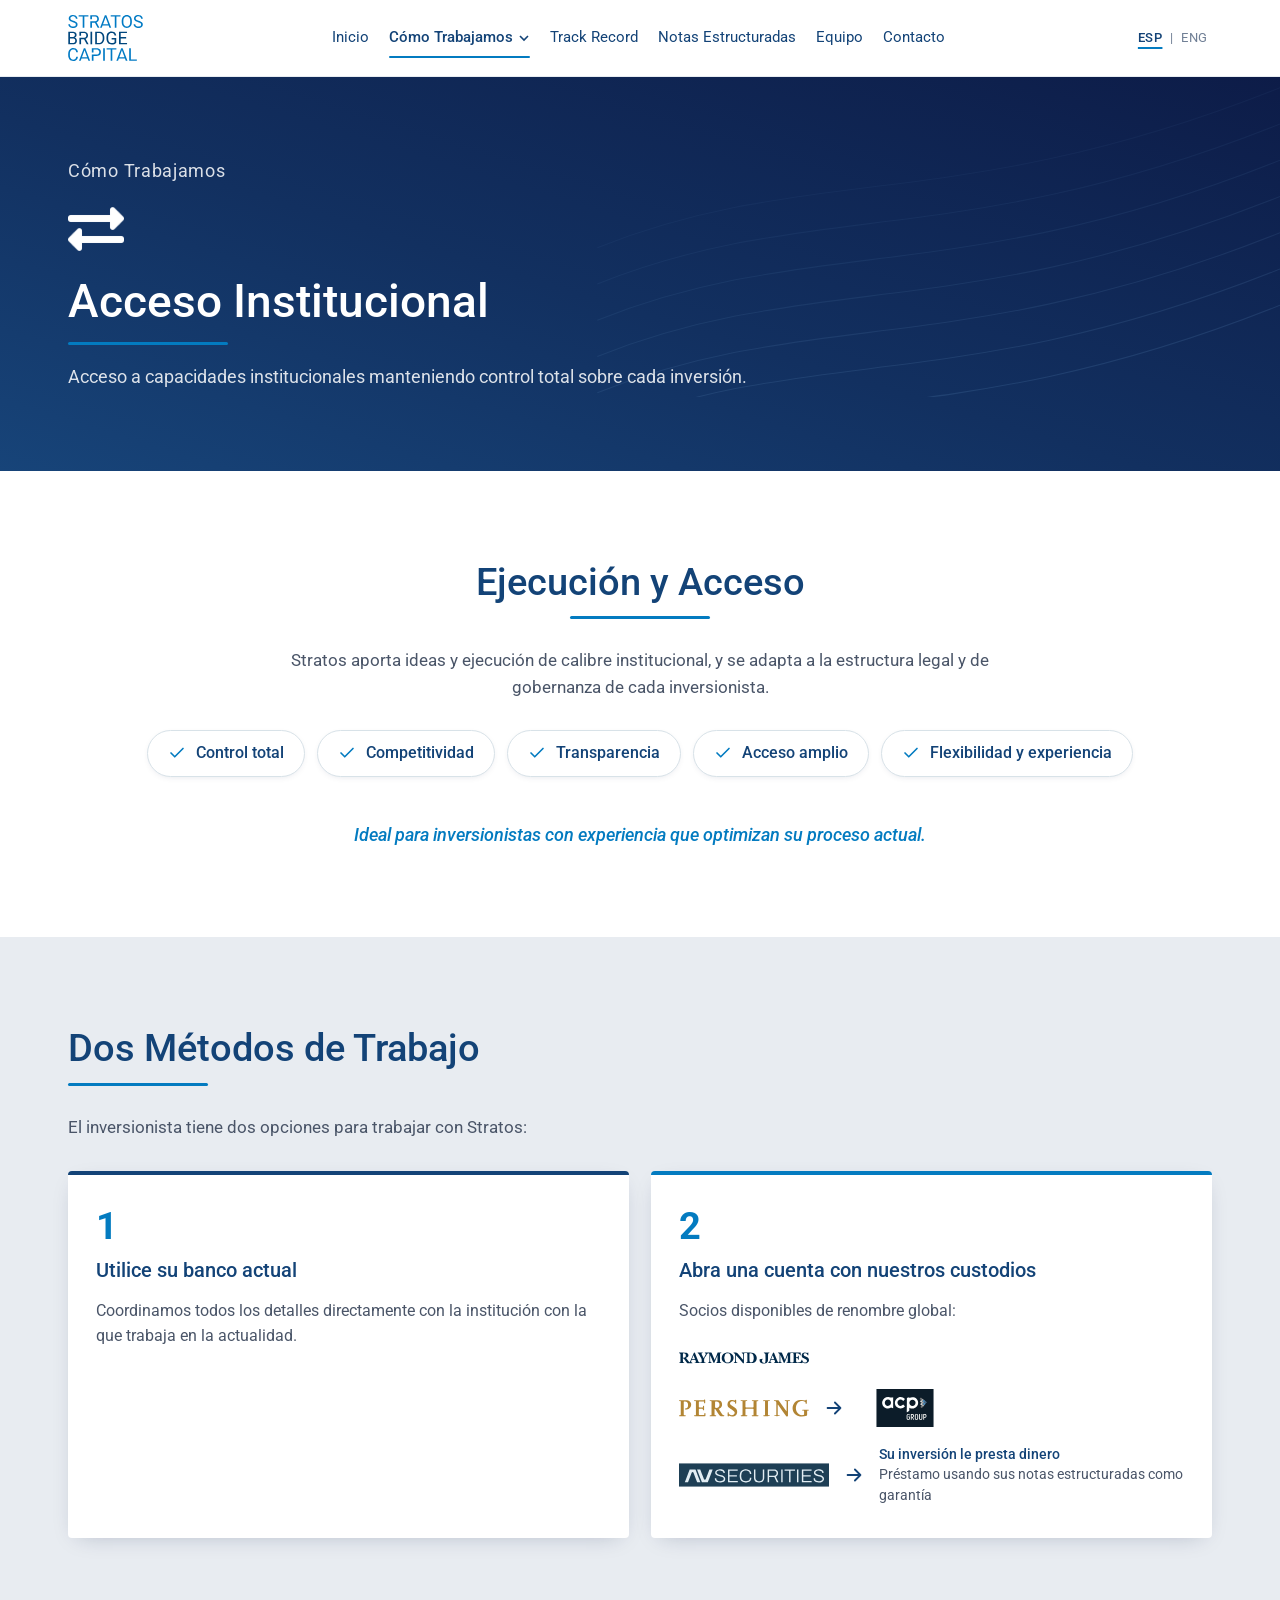
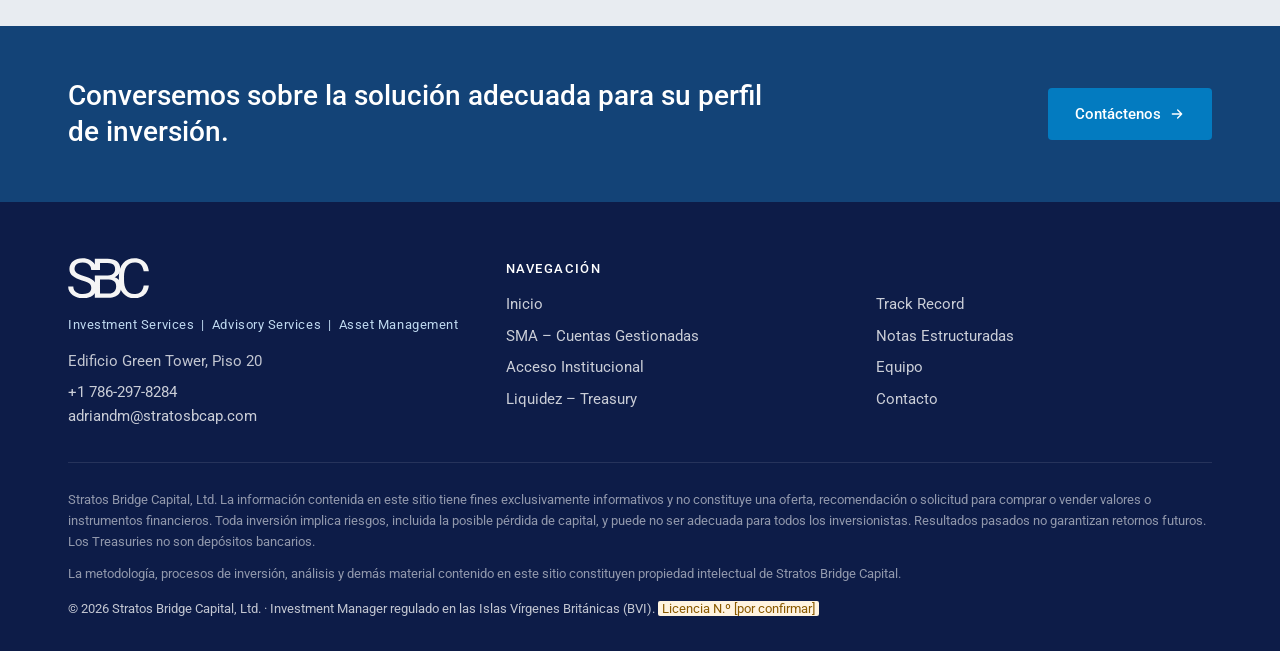
==== commit 31f4763c: "Add files via upload Cambios de Adrian - ronda 2" ====
--- a/acceso-institucional.html
+++ b/acceso-institucional.html
@@ -16,14 +16,14 @@
 <link rel="preconnect" href="https://fonts.googleapis.com">
 <link rel="preconnect" href="https://fonts.gstatic.com" crossorigin>
 <link href="https://fonts.googleapis.com/css2?family=Roboto:ital,wght@0,300;0,400;0,500;0,700;1,400;1,500&display=swap" rel="stylesheet">
-<link rel="stylesheet" href="assets/css/site.css?v=20261110">
+<link rel="stylesheet" href="assets/css/site.css?v=20261112">
 </head>
 <body>
 <a class="skip" href="#main"><span data-es="Saltar al contenido" data-en="Skip to content">Saltar al contenido</span></a>
 <header id="hdr">
   <div class="wrap hdr-in">
     <a href="index.html" class="logo" aria-label="Stratos Bridge Capital – Inicio"><img src="assets/img/logos/lc.svg" alt="Stratos Bridge Capital" width="74" height="46" decoding="async"></a>
-    <nav class="nav" aria-label="Principal"><a href="index.html"><span data-es="Inicio" data-en="Home">Inicio</span></a><a href="quienes-somos.html"><span data-es="Quiénes Somos" data-en="About Us">Quiénes Somos</span></a><div class="dd"><button type="button" class="dd-btn active" aria-expanded="false" aria-haspopup="true"><span data-es="Cómo Trabajamos" data-en="How We Work">Cómo Trabajamos</span><svg viewBox="0 0 12 12" fill="none" stroke="currentColor" stroke-width="1.6" aria-hidden="true"><path d="M2 4l4 4 4-4"/></svg></button><div class="dd-menu"><a href="sma.html"><span data-es="SMA – Cuentas Gestionadas" data-en="SMAs – Managed Accounts">SMA – Cuentas Gestionadas</span></a><a href="acceso-institucional.html" class="active" aria-current="page"><span data-es="Acceso Institucional" data-en="Institutional Access">Acceso Institucional</span></a><a href="liquidez.html"><span data-es="Liquidez – Treasury" data-en="Liquidity – Treasury">Liquidez – Treasury</span></a></div></div><a href="track-record.html"><span>Track Record</span></a><a href="notas-estructuradas.html"><span data-es="Notas Estructuradas" data-en="Structured Notes">Notas Estructuradas</span></a><a href="equipo.html"><span data-es="Equipo" data-en="Team">Equipo</span></a><a href="contacto.html"><span data-es="Contacto" data-en="Contact">Contacto</span></a></nav>
+    <nav class="nav" aria-label="Principal"><a href="index.html"><span data-es="Inicio" data-en="Home">Inicio</span></a><div class="dd"><button type="button" class="dd-btn active" aria-expanded="false" aria-haspopup="true"><span data-es="Cómo Trabajamos" data-en="How We Work">Cómo Trabajamos</span><svg viewBox="0 0 12 12" fill="none" stroke="currentColor" stroke-width="1.6" aria-hidden="true"><path d="M2 4l4 4 4-4"/></svg></button><div class="dd-menu"><a href="sma.html"><span data-es="SMA – Cuentas Gestionadas" data-en="SMAs – Managed Accounts">SMA – Cuentas Gestionadas</span></a><a href="acceso-institucional.html" class="active" aria-current="page"><span data-es="Acceso Institucional" data-en="Institutional Access">Acceso Institucional</span></a><a href="liquidez.html"><span data-es="Liquidez – Treasury" data-en="Liquidity – Treasury">Liquidez – Treasury</span></a></div></div><a href="track-record.html"><span>Track Record</span></a><a href="notas-estructuradas.html"><span data-es="Notas Estructuradas" data-en="Structured Notes">Notas Estructuradas</span></a><a href="equipo.html"><span data-es="Equipo" data-en="Team">Equipo</span></a><a href="contacto.html"><span data-es="Contacto" data-en="Contact">Contacto</span></a></nav>
     <div class="hdr-r">
       <div class="lang" role="group" aria-label="Idioma / Language"><button type="button" data-setlang="es" class="on" aria-pressed="true" title="Español">ESP</button><span aria-hidden="true">|</span><button type="button" data-setlang="en" aria-pressed="false" title="English">ENG</button></div>
       <button type="button" class="burger" id="burger" aria-expanded="false" aria-controls="mob" data-es-al="Abrir menú" data-en-al="Open menu" aria-label="Abrir menú">
@@ -40,7 +40,7 @@
       <svg viewBox="0 0 24 24" fill="none" stroke="currentColor" stroke-width="1.8" stroke-linecap="round" aria-hidden="true"><path d="M6 6l12 12M18 6 6 18"/></svg>
     </button>
   </div>
-  <nav aria-label="Móvil"><a href="index.html"><span data-es="Inicio" data-en="Home">Inicio</span></a><a href="quienes-somos.html"><span data-es="Quiénes Somos" data-en="About Us">Quiénes Somos</span></a><span class="grp" data-es="Cómo Trabajamos" data-en="How We Work">Cómo Trabajamos</span><a href="sma.html" class="sub"><span data-es="SMA – Cuentas Gestionadas" data-en="SMAs – Managed Accounts">SMA – Cuentas Gestionadas</span></a><a href="acceso-institucional.html" class="sub active"><span data-es="Acceso Institucional" data-en="Institutional Access">Acceso Institucional</span></a><a href="liquidez.html" class="sub"><span data-es="Liquidez – Treasury" data-en="Liquidity – Treasury">Liquidez – Treasury</span></a><a href="track-record.html"><span>Track Record</span></a><a href="notas-estructuradas.html"><span data-es="Notas Estructuradas" data-en="Structured Notes">Notas Estructuradas</span></a><a href="equipo.html"><span data-es="Equipo" data-en="Team">Equipo</span></a><a href="contacto.html"><span data-es="Contacto" data-en="Contact">Contacto</span></a></nav>
+  <nav aria-label="Móvil"><a href="index.html"><span data-es="Inicio" data-en="Home">Inicio</span></a><span class="grp" data-es="Cómo Trabajamos" data-en="How We Work">Cómo Trabajamos</span><a href="sma.html" class="sub"><span data-es="SMA – Cuentas Gestionadas" data-en="SMAs – Managed Accounts">SMA – Cuentas Gestionadas</span></a><a href="acceso-institucional.html" class="sub active"><span data-es="Acceso Institucional" data-en="Institutional Access">Acceso Institucional</span></a><a href="liquidez.html" class="sub"><span data-es="Liquidez – Treasury" data-en="Liquidity – Treasury">Liquidez – Treasury</span></a><a href="track-record.html"><span>Track Record</span></a><a href="notas-estructuradas.html"><span data-es="Notas Estructuradas" data-en="Structured Notes">Notas Estructuradas</span></a><a href="equipo.html"><span data-es="Equipo" data-en="Team">Equipo</span></a><a href="contacto.html"><span data-es="Contacto" data-en="Contact">Contacto</span></a></nav>
   <div class="lang" role="group" aria-label="Idioma / Language"><button type="button" data-setlang="es" class="on" aria-pressed="true" title="Español">ESP</button><span aria-hidden="true">|</span><button type="button" data-setlang="en" aria-pressed="false" title="English">ENG</button></div>
 </aside>
 <main id="main">
@@ -72,7 +72,6 @@
           <p class="note"><b data-es="Su inversión le presta dinero" data-en="Your investment lends you money">Su inversión le presta dinero</b><span data-es="Préstamo usando sus notas estructuradas como garantía" data-en="Loans using your structured notes as collateral">Préstamo usando sus notas estructuradas como garantía</span></p></div>
       </div></div>
   </div>
-  <p class="closing" data-es="Los tres modelos brindan acceso a niveles institucionales, asesoría independiente y una arquitectura abierta." data-en="All three models provide institutional-level access, independent advice and an open architecture.">Los tres modelos brindan acceso a niveles institucionales, asesoría independiente y una arquitectura abierta.</p>
 </div></section>
 <section class="cta"><div class="wrap">
   <h2 data-es="Conversemos sobre la solución adecuada para su perfil de inversión." data-en="Let&#x27;s talk about the right solution for your investment profile.">Conversemos sobre la solución adecuada para su perfil de inversión.</h2>
@@ -85,10 +84,10 @@
       <div>
         <img src="assets/img/logos/lm.svg" alt="SBC" width="81" height="40" class="logo-f" decoding="async">
         <p class="tag">Investment Services &nbsp;|&nbsp; Advisory Services &nbsp;|&nbsp; Asset Management</p>
-        <p style="margin-top:14px"><span data-es="Edificio Green Tower, Piso 20" data-en="Green Tower Building, 20th Floor">Edificio Green Tower, Piso 20</span><br>La Paz, Bolivia</p>
+        <p style="margin-top:14px"><span data-es="Edificio Green Tower, Piso 20" data-en="Green Tower Building, 20th Floor">Edificio Green Tower, Piso 20</span></p>
         <p style="margin-top:8px"><a href="tel:+17862978284">+1 786-297-8284</a><br><a href="mailto:adriandm@stratosbcap.com">adriandm@stratosbcap.com</a></p>
       </div>
-      <div><h4><span data-es="Navegación" data-en="Navigation">Navegación</span></h4><ul><li><a href="index.html"><span data-es="Inicio" data-en="Home">Inicio</span></a></li><li><a href="quienes-somos.html"><span data-es="Quiénes Somos" data-en="About Us">Quiénes Somos</span></a></li><li><a href="sma.html"><span data-es="SMA – Cuentas Gestionadas" data-en="SMAs – Managed Accounts">SMA – Cuentas Gestionadas</span></a></li><li><a href="acceso-institucional.html"><span data-es="Acceso Institucional" data-en="Institutional Access">Acceso Institucional</span></a></li><li><a href="liquidez.html"><span data-es="Liquidez – Treasury" data-en="Liquidity – Treasury">Liquidez – Treasury</span></a></li></ul></div>
+      <div><h4><span data-es="Navegación" data-en="Navigation">Navegación</span></h4><ul><li><a href="index.html"><span data-es="Inicio" data-en="Home">Inicio</span></a></li><li><a href="sma.html"><span data-es="SMA – Cuentas Gestionadas" data-en="SMAs – Managed Accounts">SMA – Cuentas Gestionadas</span></a></li><li><a href="acceso-institucional.html"><span data-es="Acceso Institucional" data-en="Institutional Access">Acceso Institucional</span></a></li><li><a href="liquidez.html"><span data-es="Liquidez – Treasury" data-en="Liquidity – Treasury">Liquidez – Treasury</span></a></li></ul></div>
       <div><h4 class="blank" aria-hidden="true">&nbsp;</h4><ul><li><a href="track-record.html"><span>Track Record</span></a></li><li><a href="notas-estructuradas.html"><span data-es="Notas Estructuradas" data-en="Structured Notes">Notas Estructuradas</span></a></li><li><a href="equipo.html"><span data-es="Equipo" data-en="Team">Equipo</span></a></li><li><a href="contacto.html"><span data-es="Contacto" data-en="Contact">Contacto</span></a></li></ul></div>
     </div>
     <div class="disc">
@@ -98,6 +97,6 @@
     </div>
   </div>
 </footer>
-<script src="assets/js/site.js?v=20261110"></script>
+<script src="assets/js/site.js?v=20261112"></script>
 </body>
 </html>
--- a/assets/css/site.css
+++ b/assets/css/site.css
@@ -406,3 +406,6 @@
 .cust .note{flex:1 1 170px;min-width:0}
 @media(max-width:899px){.ft h4.blank{display:none}.ft>div:nth-child(3){margin-top:-26px}}
 @media(max-width:560px){.cust-row.nw .arr{display:none}.cust-row.nw .note{flex-basis:100%}}
+/* Inicio sin bloque AUM (cambios Adrian 12-nov-2026) */
+@media(min-width:1024px){.hero-in.single{grid-template-columns:1fr;padding-top:120px;padding-bottom:130px}}
+.hero-in.single>div{max-width:860px}
